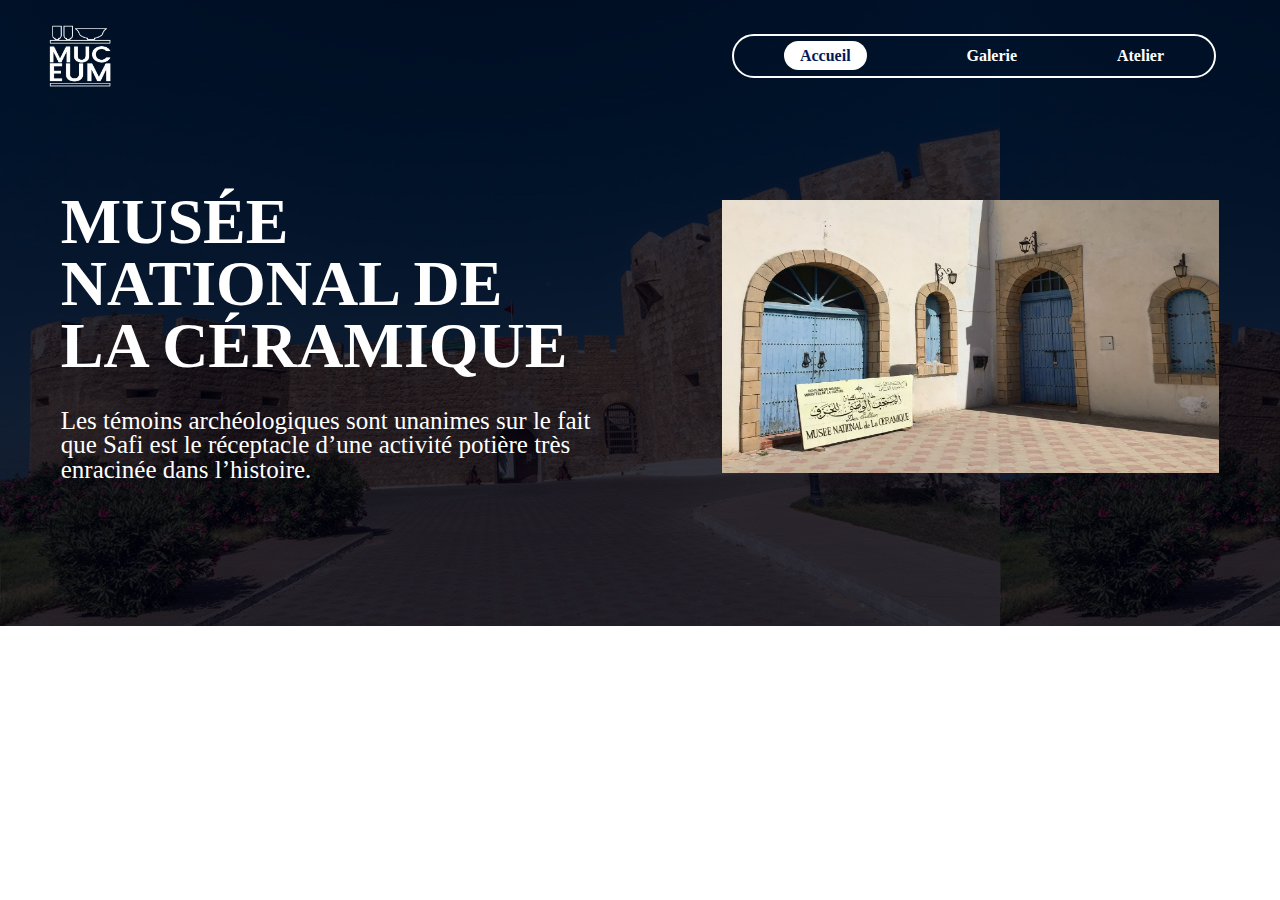
==== index.html @ b466afe4 "i just finished the first section in home page" ====
<!DOCTYPE html>
<html lang="en">
<head>
    <meta charset="UTF-8">
    <meta name="viewport" content="width=device-width, initial-scale=1.0">
    <link rel="stylesheet" href="./css/accueil.css">
    <title>accueil</title>
</head>
<body>
    <header>
        <img src="./img/logow.png" class="logo" alt="logo">
        <nav>
            <ul>
                <li><a class="active"href="">Accueil</a></li>
                <li><a href="">Galerie</a></li>
                <li><a href="">Atelier</a></li>
            </ul>
        </nav>          
    </header>
    <section id="sect1">
        <div class="container">
            <div class="text">
                <h1>MUSÉE NATIONAL DE LA CÉRAMIQUE</h1>
                <p>Les témoins archéologiques sont unanimes sur le
                    fait que Safi est le réceptacle d’une activité potière
                    très enracinée dans l’histoire.</p>
            </div>
            <img src="img/img2.jpg" alt="MUSÉE">                                
        </div>
    </section>
    <main>

    </main>
            
</body>
</html>
---- css/accueil.css ----
@import url('https://fonts.googleapis.com/css2?family=Be+Vietnam+Pro:ital,wght@0,100;0,200;0,300;0,400;0,500;0,600;0,800;0,900;1,100;1,200;1,300;1,400;1,500;1,600;1,800;1,900&family=DM+Serif+Display:ital@0;1&family=Reem+Kufi+Fun:wght@400;500;600;700&display=swap');
:root{

}
*{
    margin: 0;
    padding: 0;
}
body{
    font-family: 'playfair display';
}
header{
    display: flex;
    justify-content: space-between;
    align-items: center;
}
header .logo{
    width: 4rem;
    margin: 1.5rem  3rem;
}
nav ul{
    list-style: none;
    justify-content: space-around;
    display: flex;
    border: 2px solid white;
    border-radius: 30px;
    width: 30rem;
    height: 40px;
    margin: 1rem 4rem;
}
nav ul li{
    align-self: center;
    
}
.active{
    color: #041958;
    background-color: white ;
    border-radius: 15px;
    padding: 6px 1rem ;
}
 /* nav ul .vec{
     display: none;
 } */
nav ul li a{
    text-decoration: none;
    color: white;
    text-align: center;
    font-family: 'inter';
    font-weight: bold;
}
#sect1{
    background-image: url(../img/img1.png);
    margin-top: -7.1rem;

}
#sect1 .container{
    padding: 11rem 0 8rem 0;
    display: flex;
    justify-content: space-around;
    align-items: center;
}
#sect1 img{
    width: 497px;
    height: 273px;
}
#sect1 h1{
    color: #FFF;
    font-size: 64px;
    font-style: normal;
    font-weight: 600;
    line-height: 97.3%;
}
#sect1 p{
    color: #FFF;
    font-size: 25px;
    font-weight: 400;
    line-height: 97.3%;
}
.text{
    width: 540px;
    height: 323px;
    display: flex;
    flex-direction: column;
    justify-content: space-around;
}
main{
    background-image: url(../img/img38.png);
}
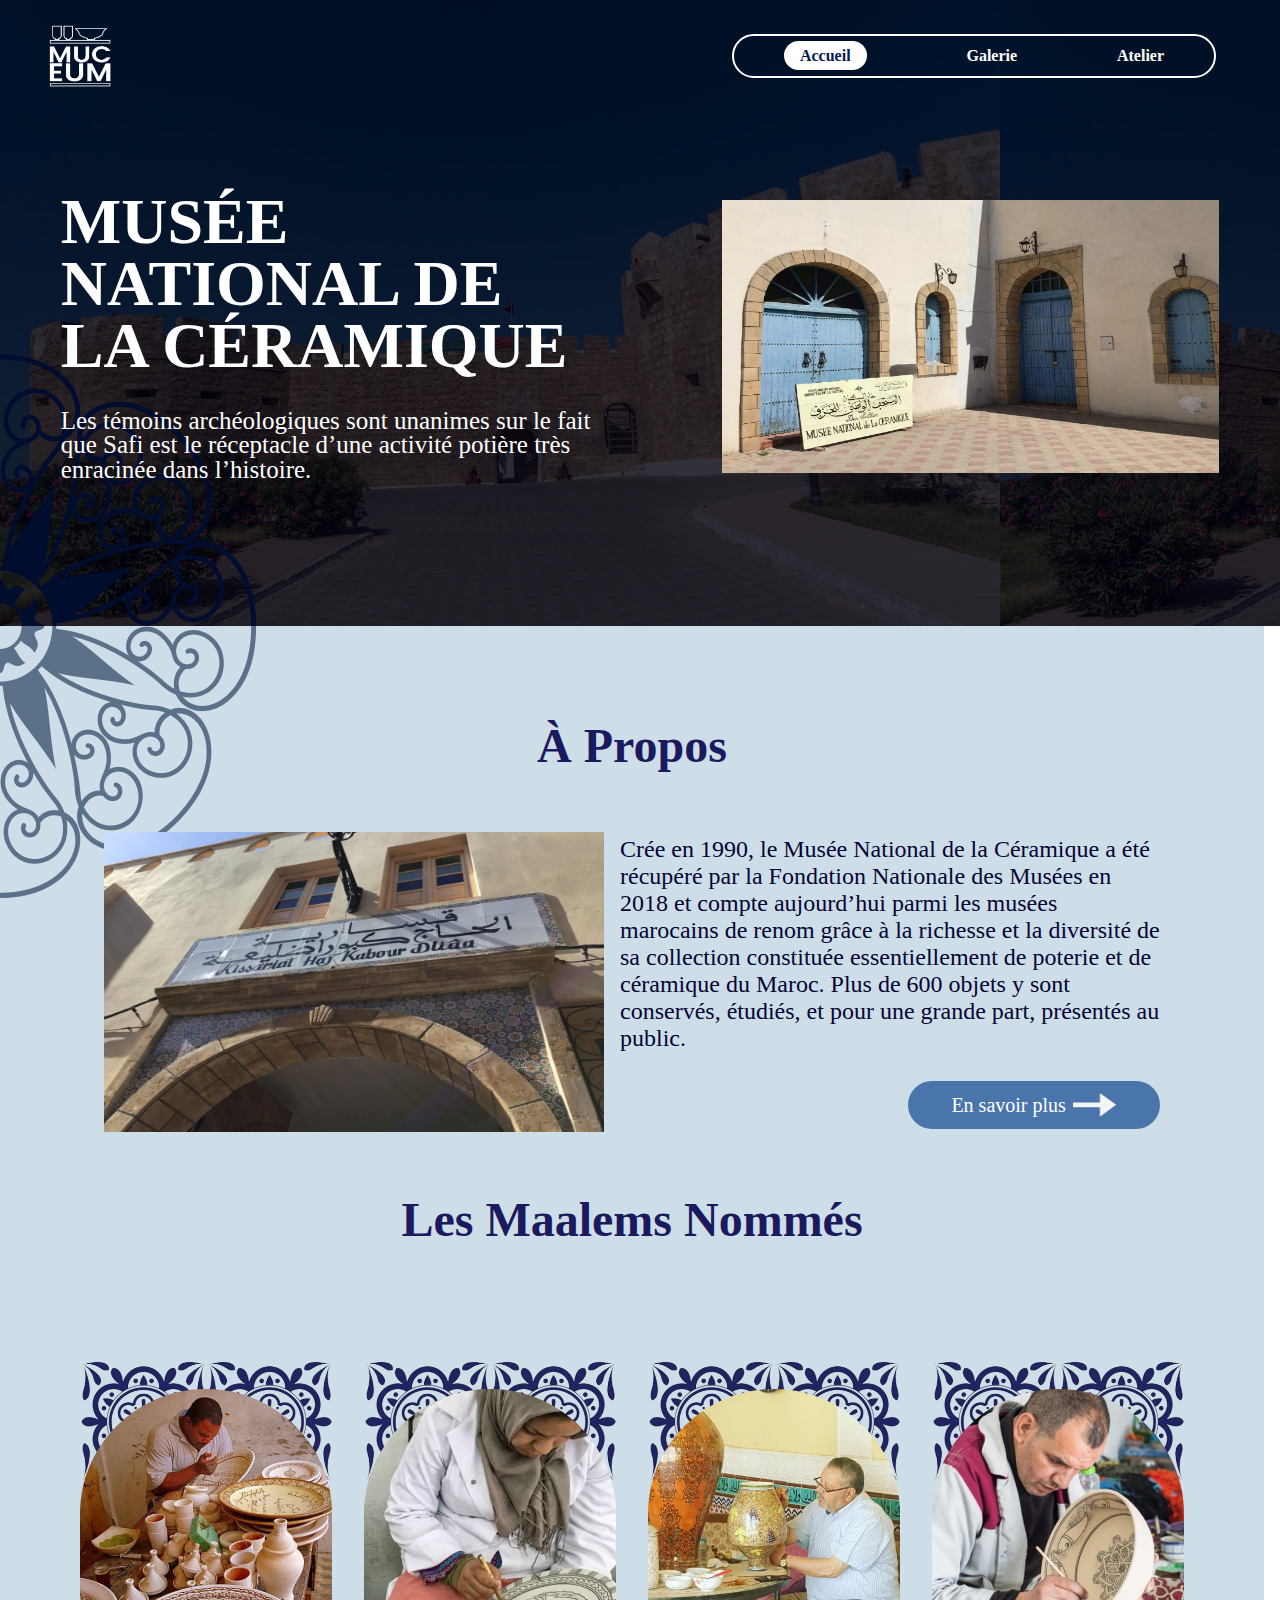
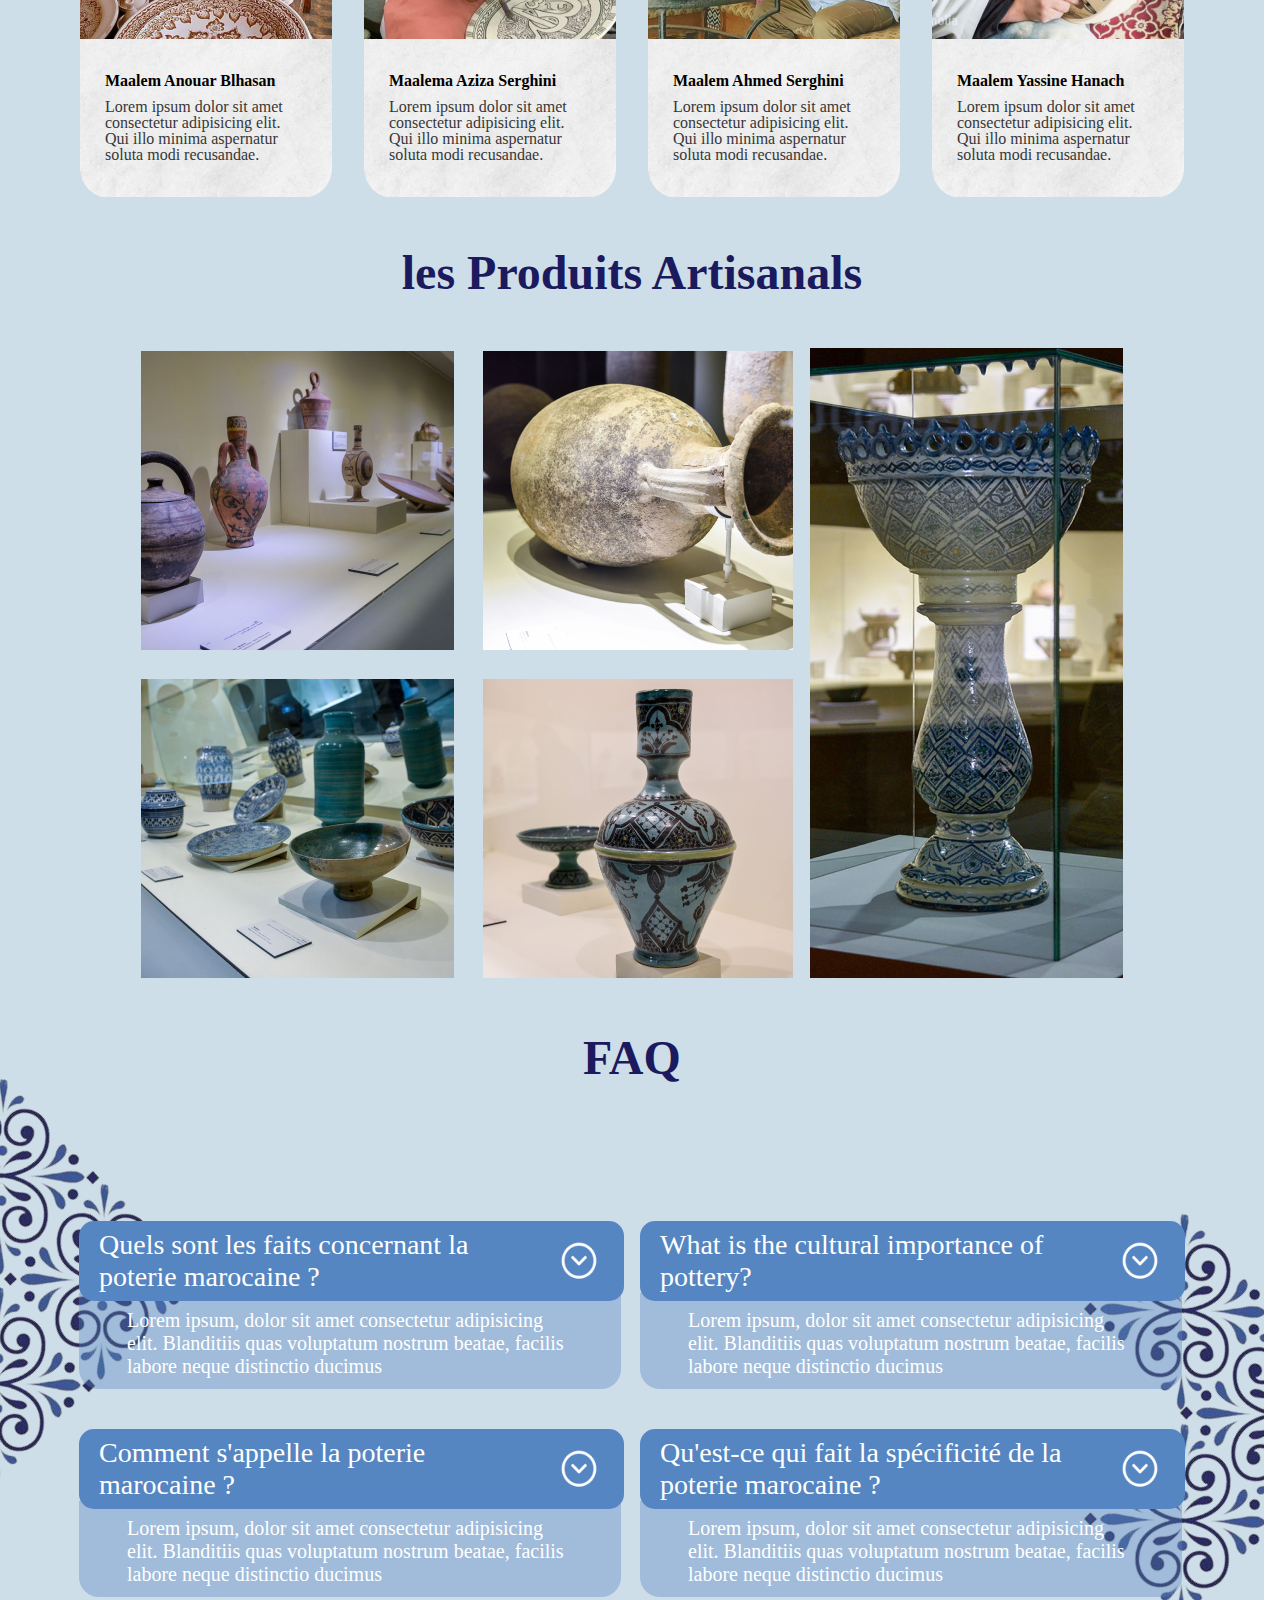
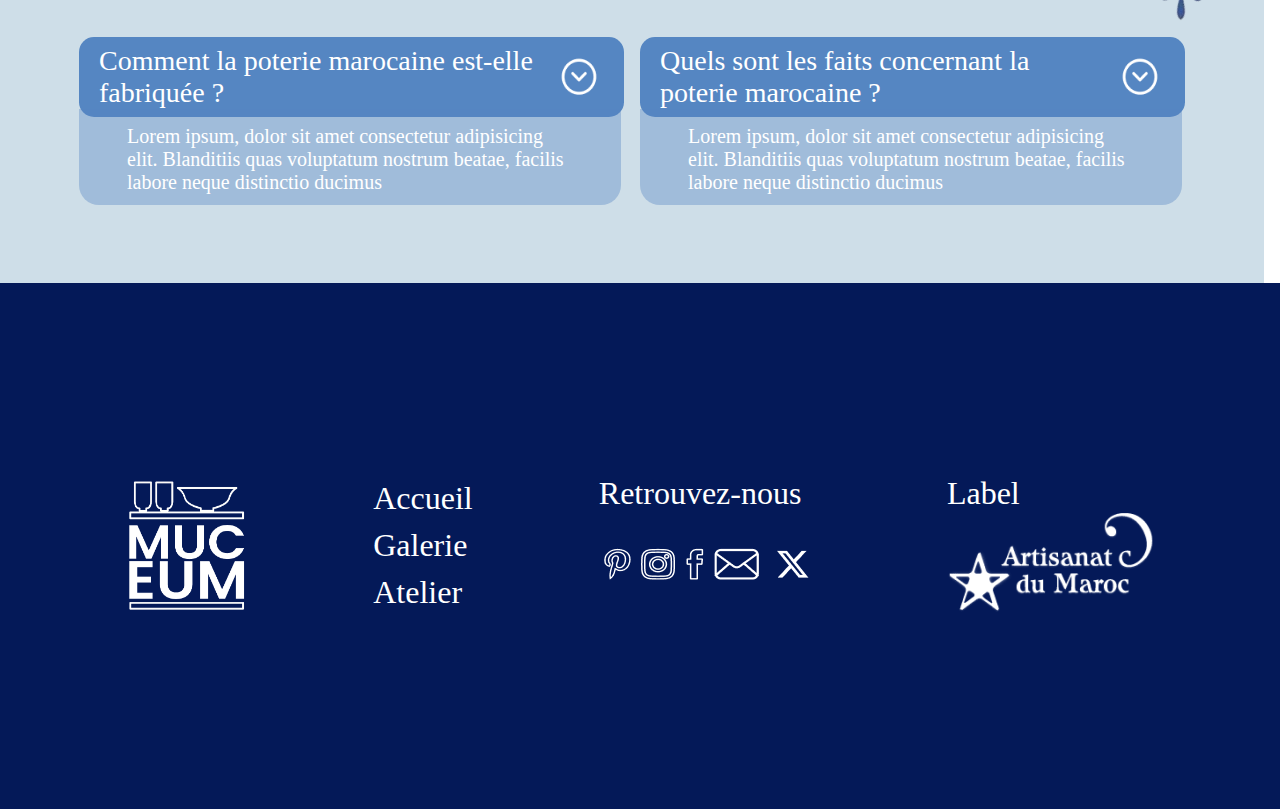
==== commit 08bdefee: "i just finished the home page" ====
--- a/index.html
+++ b/index.html
@@ -1,36 +1,214 @@
 <!DOCTYPE html>
 <html lang="en">
-<head>
-    <meta charset="UTF-8">
-    <meta name="viewport" content="width=device-width, initial-scale=1.0">
-    <link rel="stylesheet" href="./css/accueil.css">
+  <head>
+    <meta charset="UTF-8" />
+    <meta name="viewport" content="width=device-width, initial-scale=1.0" />
+    <link rel="stylesheet" href="./css/accueil.css" />
     <title>accueil</title>
-</head>
-<body>
+  </head>
+  <body>
     <header>
-        <img src="./img/logow.png" class="logo" alt="logo">
-        <nav>
-            <ul>
-                <li><a class="active"href="">Accueil</a></li>
-                <li><a href="">Galerie</a></li>
-                <li><a href="">Atelier</a></li>
-            </ul>
-        </nav>          
+      <img src="./img/logow.png" class="logo" alt="logo" />
+      <nav>
+        <ul>
+          <li><a class="active" href="">Accueil</a></li>
+          <li><a href="">Galerie</a></li>
+          <li><a href="">Atelier</a></li>
+        </ul>
+      </nav>
     </header>
     <section id="sect1">
-        <div class="container">
-            <div class="text">
-                <h1>MUSÉE NATIONAL DE LA CÉRAMIQUE</h1>
-                <p>Les témoins archéologiques sont unanimes sur le
-                    fait que Safi est le réceptacle d’une activité potière
-                    très enracinée dans l’histoire.</p>
-            </div>
-            <img src="img/img2.jpg" alt="MUSÉE">                                
-        </div>
+      <div class="container">
+        <div class="text">
+          <h1>MUSÉE NATIONAL DE LA CÉRAMIQUE</h1>
+          <p>
+            Les témoins archéologiques sont unanimes sur le fait que Safi est le
+            réceptacle d’une activité potière très enracinée dans l’histoire.
+          </p>
+        </div>
+        <img src="img/img2.jpg" alt="MUSÉE" />
+      </div>
     </section>
     <main>
+      <section id="sect2">
+        <h2>À Propos</h2>
+        <div class="abt">
+          <img src="./img/img3.jpg" alt="" />
+          <div class="text">
+            <p>
+              Crée en 1990, le Musée National de la Céramique a été récupéré par
+              la Fondation Nationale des Musées en 2018 et compte aujourd’hui
+              parmi les musées marocains de renom grâce à la richesse et la
+              diversité de sa collection constituée essentiellement de poterie
+              et de céramique du Maroc. Plus de 600 objets y sont conservés,
+              étudiés, et pour une grande part, présentés au public.
+            </p>
 
+            <div class="btncont">
+               <div class="btn">
+                 <a href="#">En savoir plus</a>
+                 <img src="img/img39.png" alt="">
+                </div>
+            </div>
+          </div>
+        </div>
+      </section>
+      <section id="sect3">
+        <h2>Les Maalems Nommés</h2>
+        <div class="container">
+          <div class="cont1">
+            <div class="bg">
+              <img src="./img/img40.png" alt="">
+              <img src="./img/img40.png" alt="">
+            </div>
+            <img src="./img/img4.png" alt="" class="maalem">
+            <div class="info">
+              <h3>Maalem Anouar Blhasan</h3>
+              <p>Lorem ipsum dolor sit amet consectetur adipisicing elit. 
+                Qui illo minima aspernatur soluta modi recusandae.</p>
+            </div>
+          </div>
+          <div class="cont2">
+            <div class="bg">
+              <img src="./img/img40.png" alt="">
+              <img src="./img/img40.png" alt="">
+            </div>
+            <img src="./img/img5.png" alt="" class="maalem">
+            <div class="info">
+              <h3>Maalema Aziza Serghini</h3>
+              <p>Lorem ipsum dolor sit amet consectetur adipisicing elit. 
+                Qui illo minima aspernatur soluta modi recusandae.</p>
+            </div>
+          </div>
+          <div class="cont3">
+            <div class="bg">
+              <img src="./img/img40.png" alt="">
+              <img src="./img/img40.png" alt="">
+            </div>
+            <img src="./img/img6.png" alt="" class="maalem">
+            <div class="info">
+              <h3>Maalem Ahmed Serghini</h3>
+              <p>Lorem ipsum dolor sit amet consectetur adipisicing elit. 
+                Qui illo minima aspernatur soluta modi recusandae.</p>
+            </div>
+          </div>
+          <div class="cont4">
+            <div class="bg">
+              <img src="./img/img40.png" alt="">
+              <img src="./img/img40.png" alt="">
+            </div>
+            <img src="./img/img7.png" alt="" class="maalem">
+            <div class="info">
+              <h3>Maalem Yassine Hanach</h3>
+              <p>Lorem ipsum dolor sit amet consectetur adipisicing elit. 
+                Qui illo minima aspernatur soluta modi recusandae.</p>
+            </div>
+          </div>
+        </div>
+      </section>
+      <section id="sect4">
+        <h2>les Produits Artisanals</h2>
+        <div class="picgrid">
+          <div class="fourpics">
+            <img src="./img/img8.png" alt="">
+            <img src="./img/img9.png" alt="">
+            <img src="./img/img11.png" alt="">
+            <img src="./img/img12.png" alt="">
+          </div>
+          <div class="vase">
+            <img src="./img/img10.png" alt="">
+          </div>
+        </div>
+      </section>
+      <section id="sect5">
+        <h2>FAQ</h2>
+        <div class="container">
+          <div class="cont1">
+            <div class="question">
+              <p>Quels sont les faits concernant la poterie marocaine ?</p>
+              <img src="./img/img43.png" alt="">
+            </div>
+            <div class="answer">
+              <p>Lorem ipsum, dolor sit amet consectetur adipisicing elit. 
+                Blanditiis quas voluptatum nostrum beatae, facilis labore 
+                neque distinctio ducimus </p>
+            </div>
+            <div class="question">
+              <p>Comment s'appelle la poterie marocaine ?</p>
+              <img src="./img/img43.png" alt="">
+            </div>
+            <div class="answer">
+              <p>Lorem ipsum, dolor sit amet consectetur adipisicing elit. 
+                Blanditiis quas voluptatum nostrum beatae, facilis labore 
+                neque distinctio ducimus </p>
+            </div>
+            <div class="question">
+              <p>Comment la poterie marocaine est-elle fabriquée ?</p>
+              <img src="./img/img43.png" alt="">
+            </div>
+            <div class="answer">
+              <p>Lorem ipsum, dolor sit amet consectetur adipisicing elit. 
+                Blanditiis quas voluptatum nostrum beatae, facilis labore 
+                neque distinctio ducimus </p>
+            </div>
+          </div>
+          <div class="cont2">
+            <div class="question">
+              <p>What is the cultural importance of pottery?</p>
+              <img src="./img/img43.png" alt="">
+            </div>
+            <div class="answer">
+              <p>Lorem ipsum, dolor sit amet consectetur adipisicing elit. 
+                Blanditiis quas voluptatum nostrum beatae, facilis labore 
+                neque distinctio ducimus </p>
+            </div>
+            <div class="question">
+              <p>Qu'est-ce qui fait la spécificité de la poterie marocaine ?</p>
+              <img src="./img/img43.png" alt="">
+            </div>
+            <div class="answer">
+              <p>Lorem ipsum, dolor sit amet consectetur adipisicing elit. 
+                Blanditiis quas voluptatum nostrum beatae, facilis labore 
+                neque distinctio ducimus </p>
+            </div>
+            <div class="question">
+              <p>Quels sont les faits concernant la poterie marocaine ?</p>
+              <img src="./img/img43.png" alt="">
+            </div>
+            <div class="answer">
+              <p>Lorem ipsum, dolor sit amet consectetur adipisicing elit. 
+                Blanditiis quas voluptatum nostrum beatae, facilis labore 
+                neque distinctio ducimus </p>
+            </div>
+          </div>
+        </div>
+      </section>
     </main>
-            
-</body>
-</html>+    <footer>
+      <div class="container">
+        <img src="./img/logow.png" class="flogo" alt="">
+        <div class="fnavbar">
+          <ul>
+            <li><a href="">Accueil</a></li>
+            <li><a href="">Galerie</a></li>
+            <li><a href="">Atelier</a></li>
+          </ul>
+        </div>
+          <div class="findus">
+            <h3>Retrouvez-nous</h3>
+            <div class="sm">
+              <img src="./img/pintrest.png" alt="">
+              <img src="./img/instagram.png" alt="">
+              <img src="./img/facebook.png" alt="">
+              <img src="./img/email.png" alt="">
+              <img src="./img/x.png" alt="">
+            </div>
+          </div>
+            <div class="label">
+              <h3>Label</h3>
+              <img src="./img/label.png" alt="">
+            </div>
+      </div>
+    </footer>
+  </body>
+</html>
--- a/css/accueil.css
+++ b/css/accueil.css
@@ -8,6 +8,7 @@
 }
 body{
     font-family: 'playfair display';
+    overflow-x: hidden;
 }
 header{
     display: flex;
@@ -65,7 +66,7 @@
 }
 #sect1 h1{
     color: #FFF;
-    font-size: 64px;
+    font-size: 4rem;
     font-style: normal;
     font-weight: 600;
     line-height: 97.3%;
@@ -85,4 +86,198 @@
 }
 main{
     background-image: url(../img/img38.png);
+    width: 79rem;
+    height: 3133px;
+    margin-top: -276px;
+}
+main  h2{
+    color: #1B1A5E;
+    font-size: 3rem;
+    font-weight: 600;
+    margin: 3rem 0;
+}
+main #sect2{
+    display: flex;
+    flex-direction: column;
+    align-items: center;
+    padding-top: 20rem;
+}
+main #sect2 .abt{
+    display: flex;
+    align-items: center;
+    gap: 1rem;
+}
+main #sect2 .abt img{
+    width: 500px;
+    height: 300px;
+}
+main #sect2 .abt .text p{
+    color: #050434;
+    font-size: 1.5rem;
+}
+main #sect2 .abt .text a{
+    color: #FFF;
+    font-size: 20px;
+    text-decoration: none;
+
+}
+main #sect2 .abt .btncont .btn{
+    display: flex;
+    align-items: center;
+    justify-content: space-around;
+    border-radius: 30px;
+    background: #4975AB;
+    width: 252px;
+    height: 48px;
+}
+main #sect2 .abt .btncont{
+    display: flex;
+    justify-content: flex-end;
+    
+}
+main #sect2 .abt .btn img{
+    height: 24px;
+    width: 44px;
+    margin-left: -5rem;
+}
+main #sect3{
+    display: flex;
+    flex-direction: column;
+    align-items: center;
+}
+main #sect3 .container{
+    display: flex;
+    gap: 2rem;
+}
+main #sect3 .container .bg{
+    display: flex;
+    margin-top: 4rem;
+    margin-bottom: -6rem;
+}
+main #sect3 .container .bg img{
+    width: 126px;
+}
+main #sect3 .container .info{
+    background-image: url(../img/img42.png);
+    padding: 34px 5px;
+    margin-top: -.25rem;
+}
+main #sect3 .container .info h3{
+    color: #000;
+    font-size: 16px;
+    font-weight: 600;
+    line-height: 100%;
+    padding-left: 20px;
+}
+main #sect3 .container .info p{
+    width: 203px;
+    margin-top: 10px;
+    color: #373737;
+    font-size: 1rem;
+    font-weight: 500;
+    line-height: 100%;
+    padding-left: 20px;
+}
+main #sect4 {
+    display: flex;
+    flex-direction: column;
+    align-items: center;
+}
+main #sect4 .picgrid{
+    display: flex;
+    padding: 0 8.8rem;
+    align-items: center;
+}
+main #sect4 .fourpics{
+    display: flex;
+    gap: 1.8rem;
+    flex-wrap: wrap;
+}
+main #sect5 {
+    display: flex;
+    flex-direction: column;
+    align-items: center;
+}
+main #sect5 .container{
+    display: flex;
+    gap: 1rem;
+    margin-top: 5.5rem;
+}
+main #sect5 .container .cont1 , #sect5 .container .cont2{
+    display: flex;
+    gap: 2.5rem;
+    flex-direction: column;
+}
+main #sect5 .container .question{
+    display: flex;
+    align-items: center;
+    width: 545px;
+    border-radius: 15px;
+    background: #5586C2;
+    
+}
+main #sect5 .container .question img{
+    width: 40px;
+}
+main #sect5 .container .question p {
+    color: #FFF;
+    font-size: 28px;
+    font-weight: 400;
+    width: 440px;
+    padding: 8px 20px;
+   
+}
+main #sect5 .container .answer{
+    width: 542px;
+    height: 3rem;
+    padding-top: 3rem;
+    background-color: #5586c262;
+    margin-top: -3rem;
+    border-radius:0 0 20px 20px;
+}
+main #sect5 .container .answer p{
+    color: #FFF;
+    font-size: 20px;
+    font-weight: 300;
+    margin: -2rem 3rem;
+}
+footer{
+    background-color: #041958;
+}
+footer .container{
+    display: flex;
+    align-items: center;
+    justify-content: space-evenly;
+    padding: 12rem 0;
+}
+footer .container .flogo{
+    width: 121px;
+    height: 135px;
+}
+footer .container .fnavbar ul{
+    list-style: none;
+}
+footer .container .fnavbar li{
+    padding: 5px 0;
+}
+footer .container .fnavbar a{
+    text-decoration: none;
+    color: #FFF;
+    font-family: 'inter';
+    font-size: 2rem;
+    font-weight: 400;
+}
+footer .container h3{
+    color: #FFF;
+    font-family: 'inter';
+    font-size: 2rem;
+    font-weight: 400;
+}
+footer .container .sm{
+    display: flex;
+    align-items: center;
+    padding: 30px 0 ;
+}
+footer .container .sm img{
+    padding: 0 5px;
 }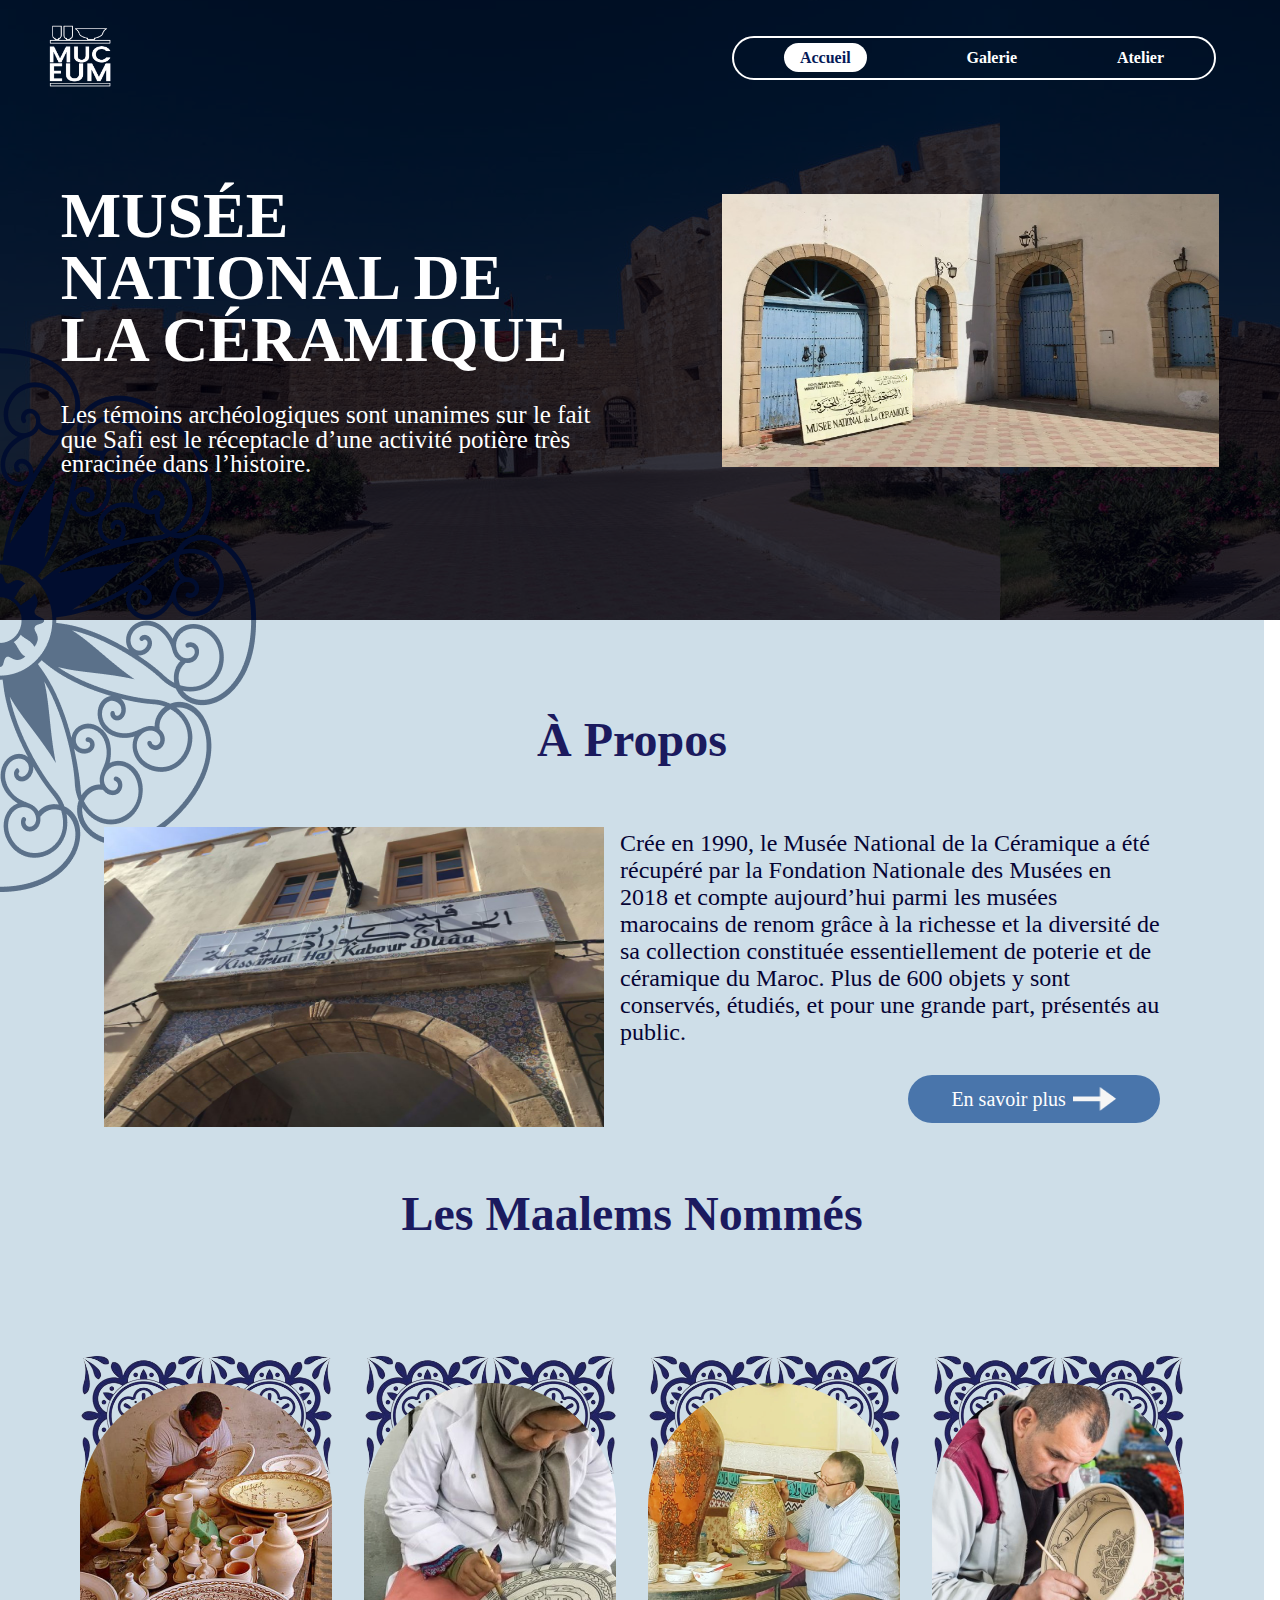
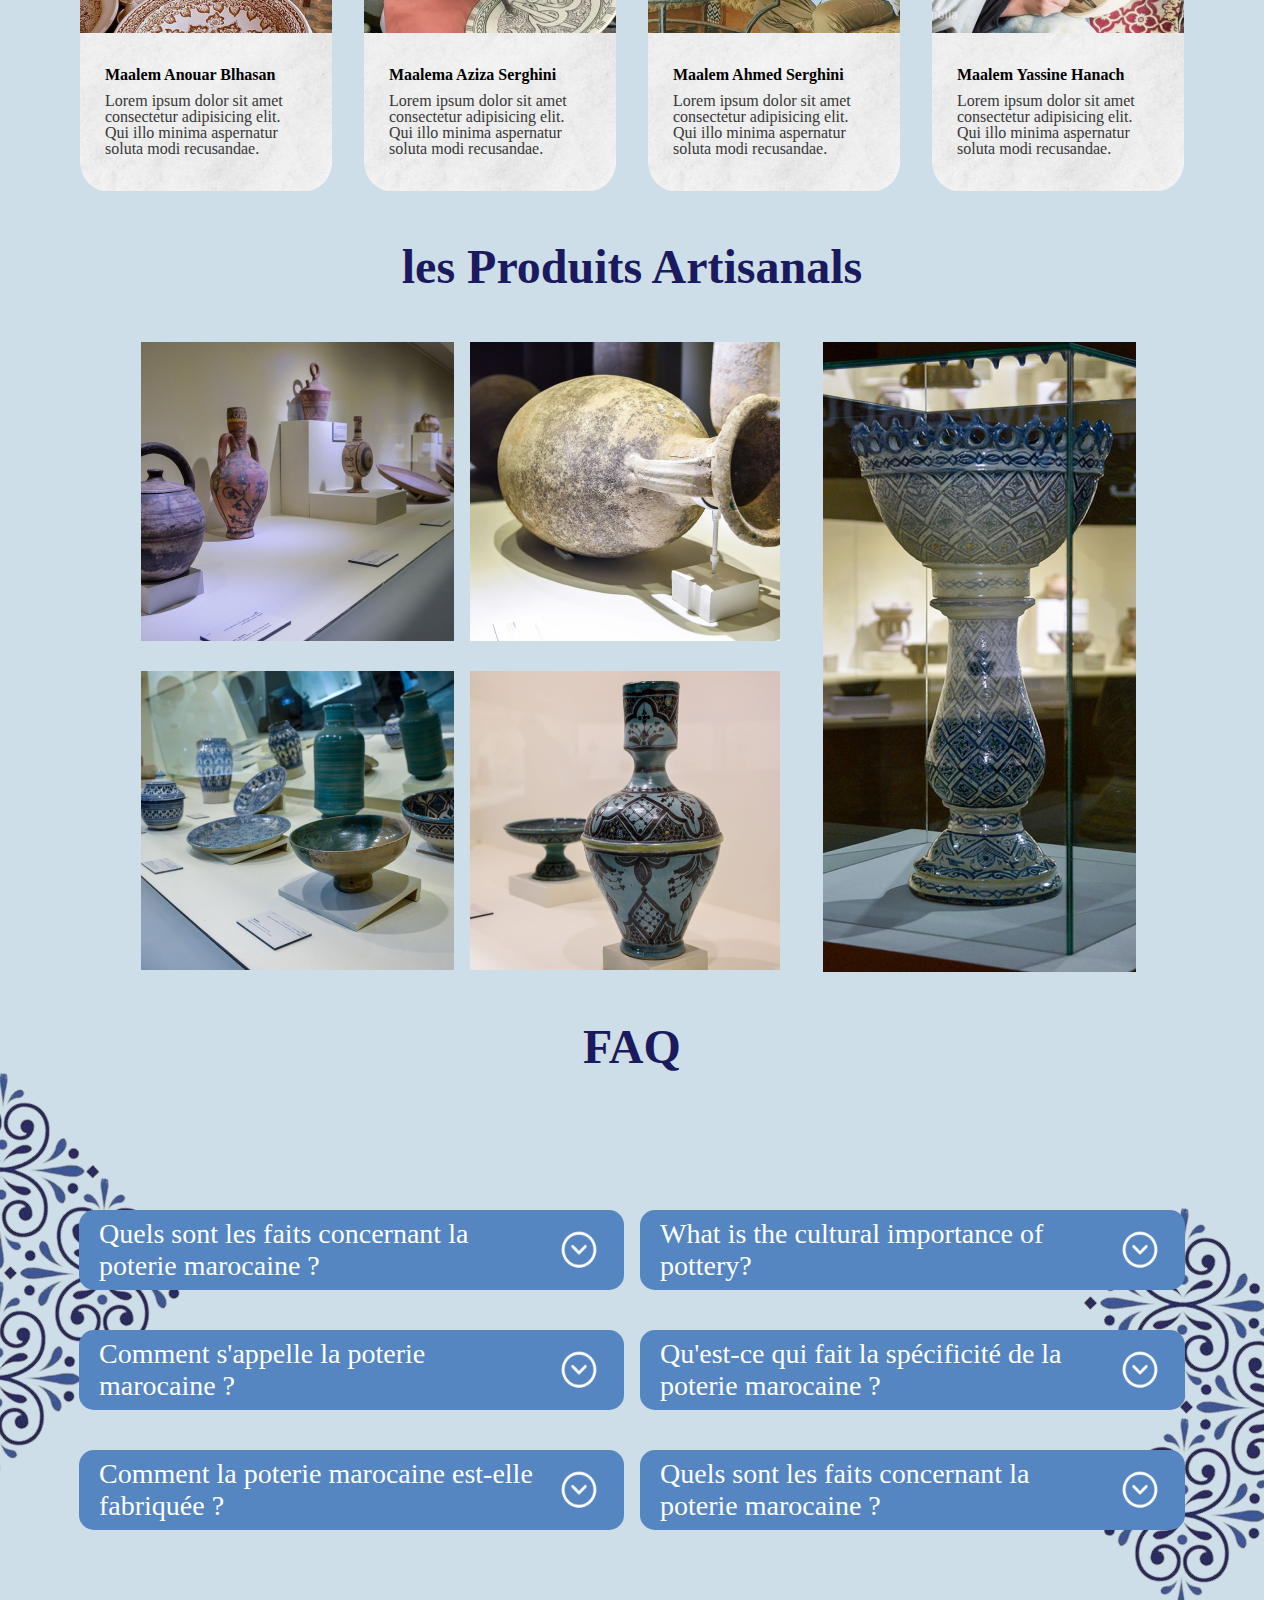
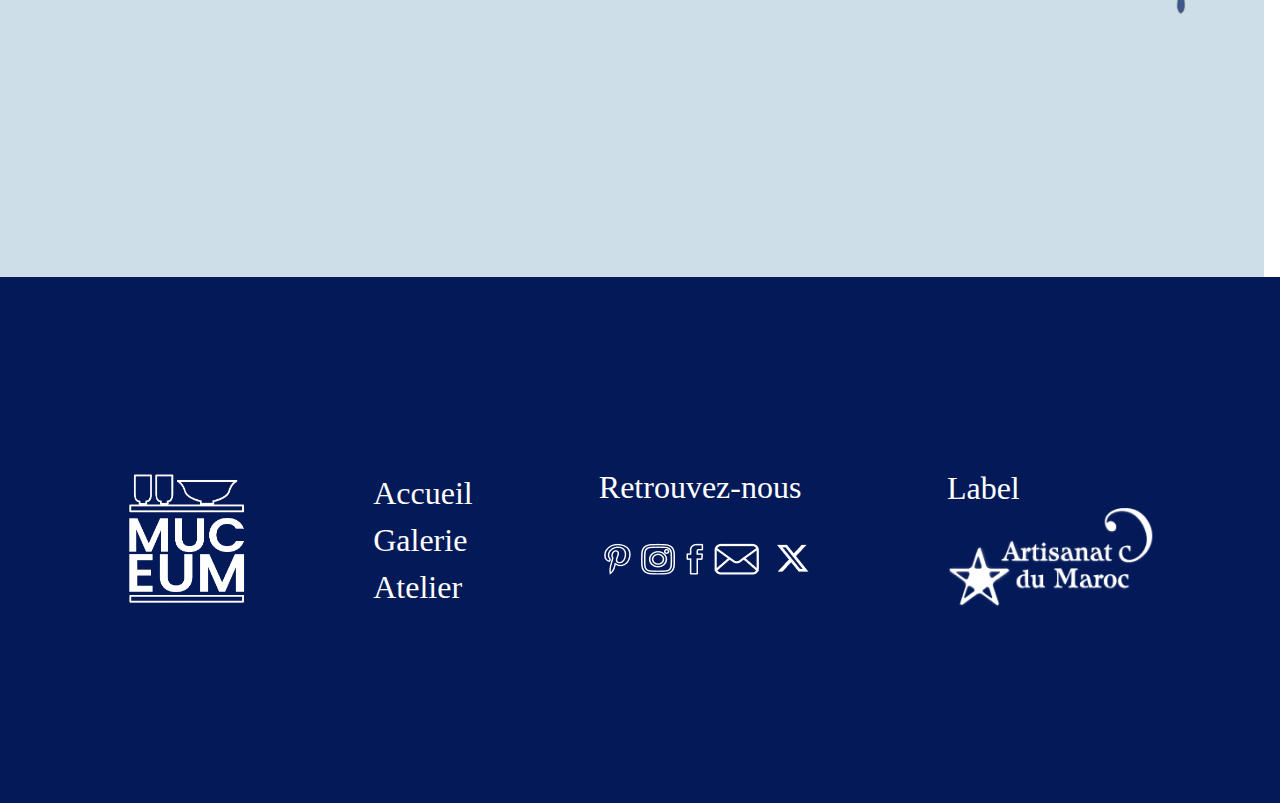
==== commit d92cac83: "working on animations" ====
--- a/index.html
+++ b/index.html
@@ -8,12 +8,12 @@
   </head>
   <body>
     <header>
-      <img src="./img/logow.png" class="logo" alt="logo" />
+      <a href="index.html"><img src="./img/logow.png" class="logo" alt=""></a>
       <nav>
         <ul>
-          <li><a class="active" href="">Accueil</a></li>
-          <li><a href="">Galerie</a></li>
-          <li><a href="">Atelier</a></li>
+          <li><a class="active" href="index.html">Accueil</a></li>
+          <li><a href="gallery.html">Galerie</a></li>
+          <li><a href="atelier.html">Atelier</a></li>
         </ul>
       </nav>
     </header>
@@ -110,13 +110,88 @@
         <h2>les Produits Artisanals</h2>
         <div class="picgrid">
           <div class="fourpics">
-            <img src="./img/img8.png" alt="">
-            <img src="./img/img9.png" alt="">
-            <img src="./img/img11.png" alt="">
-            <img src="./img/img12.png" alt="">
+            <div class="flip-card">
+              <div class="flip-card-inner">
+                <div class="flip-card-front">
+                  <img src="./img/img8.png" alt="">
+                </div>
+                <div class="flip-card-back">
+                  <br><br><br><br>
+                  <h1>PICTURE 1</h1>
+                  <p>Lorem ipsum dolor sit amet consectetur 
+                    adipisicing elit. Sit rem voluptas facere dolore, 
+                    saepe aliquam earum aspernatur perferendis 
+                    laudantium omnis minima dignissimos ex. Deserunt 
+                    praesentium hic quia animi exercitationem asperiores.</p>
+                </div>
+              </div>
+            </div>
+            <div class="flip-card">
+              <div class="flip-card-inner">
+                <div class="flip-card-front">
+                  <img src="./img/img9.png" alt="">
+                </div>
+                <div class="flip-card-back">
+                  <br><br><br><br>
+                  <h1>PICTURE 2</h1>
+                  <p>Lorem ipsum dolor sit amet consectetur 
+                    adipisicing elit. Sit rem voluptas facere dolore, 
+                    saepe aliquam earum aspernatur perferendis 
+                    laudantium omnis minima dignissimos ex. Deserunt 
+                    praesentium hic quia animi exercitationem asperiores.</p>
+                </div>
+              </div>
+            </div>
+            <div class="flip-card">
+              <div class="flip-card-inner">
+                <div class="flip-card-front">
+                  <img src="./img/img11.png" alt="">
+                </div>
+                <div class="flip-card-back">
+                  <br><br><br><br>
+                  <h1>PICTURE 3</h1>
+                  <p>Lorem ipsum dolor sit amet consectetur 
+                    adipisicing elit. Sit rem voluptas facere dolore, 
+                    saepe aliquam earum aspernatur perferendis 
+                    laudantium omnis minima dignissimos ex. Deserunt 
+                    praesentium hic quia animi exercitationem asperiores.</p>
+                </div>
+              </div>
+            </div>
+            <div class="flip-card">
+              <div class="flip-card-inner">
+                <div class="flip-card-front">
+                  <img src="./img/img12.png" alt="">
+                </div>
+                <div class="flip-card-back">
+                  <br><br><br><br>
+                  <h1>PICTURE 4</h1>
+                  <p>Lorem ipsum dolor sit amet consectetur 
+                    adipisicing elit. Sit rem voluptas facere dolore, 
+                    saepe aliquam earum aspernatur perferendis 
+                    laudantium omnis minima dignissimos ex. Deserunt 
+                    praesentium hic quia animi exercitationem asperiores.</p>
+                </div>
+              </div>
+            </div>
           </div>
           <div class="vase">
-            <img src="./img/img10.png" alt="">
+            <div class="flip-card">
+              <div class="flip-card-inner">
+                <div class="flip-card-front">
+                  <img src="./img/img10.png" alt="">
+                </div>
+                <div class="flip-card-back" style="height: 600px;">
+                  <br><br><br><br><br><br><br><br><br><br><br><br>
+                  <h1>PICTURE 5</h1>
+                  <p>Lorem ipsum dolor sit amet consectetur 
+                    adipisicing elit. Sit rem voluptas facere dolore, 
+                    saepe aliquam earum aspernatur perferendis 
+                    laudantium omnis minima dignissimos ex. Deserunt 
+                    praesentium hic quia animi exercitationem asperiores.</p>
+                </div>
+              </div>
+            </div>
           </div>
         </div>
       </section>
@@ -124,27 +199,33 @@
         <h2>FAQ</h2>
         <div class="container">
           <div class="cont1">
-            <div class="question">
-              <p>Quels sont les faits concernant la poterie marocaine ?</p>
-              <img src="./img/img43.png" alt="">
-            </div>
-            <div class="answer">
-              <p>Lorem ipsum, dolor sit amet consectetur adipisicing elit. 
-                Blanditiis quas voluptatum nostrum beatae, facilis labore 
-                neque distinctio ducimus </p>
-            </div>
-            <div class="question">
-              <p>Comment s'appelle la poterie marocaine ?</p>
-              <img src="./img/img43.png" alt="">
-            </div>
-            <div class="answer">
-              <p>Lorem ipsum, dolor sit amet consectetur adipisicing elit. 
-                Blanditiis quas voluptatum nostrum beatae, facilis labore 
-                neque distinctio ducimus </p>
-            </div>
-            <div class="question">
-              <p>Comment la poterie marocaine est-elle fabriquée ?</p>
-              <img src="./img/img43.png" alt="">
+            <div class="questions">
+              <div class="question">
+                <p>Quels sont les faits concernant la poterie marocaine ?</p>
+                <img src="./img/img43.png" alt="">
+              </div>
+            </div>
+            <div class="answer">
+              <p>Lorem ipsum, dolor sit amet consectetur adipisicing elit. 
+                Blanditiis quas voluptatum nostrum beatae, facilis labore 
+                neque distinctio ducimus </p>
+            </div>
+            <div class="questions">
+              <div class="question">
+                <p>Comment s'appelle la poterie marocaine ?</p>
+                <img src="./img/img43.png" alt="">
+              </div>
+            </div>
+            <div class="answer">
+              <p>Lorem ipsum, dolor sit amet consectetur adipisicing elit. 
+                Blanditiis quas voluptatum nostrum beatae, facilis labore 
+                neque distinctio ducimus </p>
+            </div>
+            <div class="questions">
+              <div class="question">
+                <p>Comment la poterie marocaine est-elle fabriquée ?</p>
+                <img src="./img/img43.png" alt="">
+              </div>
             </div>
             <div class="answer">
               <p>Lorem ipsum, dolor sit amet consectetur adipisicing elit. 
@@ -153,27 +234,33 @@
             </div>
           </div>
           <div class="cont2">
-            <div class="question">
-              <p>What is the cultural importance of pottery?</p>
-              <img src="./img/img43.png" alt="">
-            </div>
-            <div class="answer">
-              <p>Lorem ipsum, dolor sit amet consectetur adipisicing elit. 
-                Blanditiis quas voluptatum nostrum beatae, facilis labore 
-                neque distinctio ducimus </p>
-            </div>
-            <div class="question">
-              <p>Qu'est-ce qui fait la spécificité de la poterie marocaine ?</p>
-              <img src="./img/img43.png" alt="">
-            </div>
-            <div class="answer">
-              <p>Lorem ipsum, dolor sit amet consectetur adipisicing elit. 
-                Blanditiis quas voluptatum nostrum beatae, facilis labore 
-                neque distinctio ducimus </p>
-            </div>
-            <div class="question">
-              <p>Quels sont les faits concernant la poterie marocaine ?</p>
-              <img src="./img/img43.png" alt="">
+            <div class="questions">
+              <div class="question">
+                <p>What is the cultural importance of pottery?</p>
+                <img src="./img/img43.png" alt="">
+              </div>
+            </div>
+            <div class="answer">
+              <p>Lorem ipsum, dolor sit amet consectetur adipisicing elit. 
+                Blanditiis quas voluptatum nostrum beatae, facilis labore 
+                neque distinctio ducimus </p>
+            </div>
+            <div class="questions">
+              <div class="question">               
+                <p>Qu'est-ce qui fait la spécificité de la poterie marocaine ?</p>
+                <img src="./img/img43.png" alt="">
+              </div>
+            </div>
+            <div class="answer">
+              <p>Lorem ipsum, dolor sit amet consectetur adipisicing elit. 
+                Blanditiis quas voluptatum nostrum beatae, facilis labore 
+                neque distinctio ducimus </p>
+            </div>
+            <div class="questions">
+              <div class="question">
+                <p>Quels sont les faits concernant la poterie marocaine ?</p>
+                <img src="./img/img43.png" alt="">
+              </div>
             </div>
             <div class="answer">
               <p>Lorem ipsum, dolor sit amet consectetur adipisicing elit. 
@@ -186,12 +273,12 @@
     </main>
     <footer>
       <div class="container">
-        <img src="./img/logow.png" class="flogo" alt="">
+        <a href="index.html"><img src="./img/logow.png" class="flogo" alt=""></a>
         <div class="fnavbar">
           <ul>
-            <li><a href="">Accueil</a></li>
-            <li><a href="">Galerie</a></li>
-            <li><a href="">Atelier</a></li>
+            <li><a href="index.html">Accueil</a></li>
+            <li><a href="gallery.html">Galerie</a></li>
+            <li><a href="atelier.html">Atelier</a></li>
           </ul>
         </div>
           <div class="findus">
--- a/css/accueil.css
+++ b/css/accueil.css
@@ -1,7 +1,5 @@
 @import url('https://fonts.googleapis.com/css2?family=Be+Vietnam+Pro:ital,wght@0,100;0,200;0,300;0,400;0,500;0,600;0,800;0,900;1,100;1,200;1,300;1,400;1,500;1,600;1,800;1,900&family=DM+Serif+Display:ital@0;1&family=Reem+Kufi+Fun:wght@400;500;600;700&display=swap');
-:root{
 
-}
 *{
     margin: 0;
     padding: 0;
@@ -30,8 +28,14 @@
     margin: 1rem 4rem;
 }
 nav ul li{
-    align-self: center;
-    
+    align-self: center; 
+}
+nav ul li a:hover{
+    border: 1px solid white;
+    box-shadow: 5px 5px 8px #00000071;
+    border-radius: 18px;
+    padding: 6px 1rem ;
+    transition: ease-in-out;
 }
 .active{
     color: #041958;
@@ -51,8 +55,7 @@
 }
 #sect1{
     background-image: url(../img/img1.png);
-    margin-top: -7.1rem;
-
+    margin-top: -7.7rem;
 }
 #sect1 .container{
     padding: 11rem 0 8rem 0;
@@ -130,10 +133,14 @@
     width: 252px;
     height: 48px;
 }
+main #sect2 .abt .btncont .btn:hover{
+    border: 2px solid #ffffff;
+    box-shadow: 5px 5px 8px #00000071;
+    transition: ease-in-out;
+}
 main #sect2 .abt .btncont{
     display: flex;
     justify-content: flex-end;
-    
 }
 main #sect2 .abt .btn img{
     height: 24px;
@@ -149,6 +156,15 @@
     display: flex;
     gap: 2rem;
 }
+
+main #sect3 .container .cont1:hover ,
+main #sect3 .container .cont2:hover ,
+main #sect3 .container .cont3:hover ,
+main #sect3 .container .cont4:hover{
+    transform: scale(1.1);
+    border-radius: 0 0 25px 25px;
+    box-shadow: 0 4px 2px -2px rgba(6, 0, 0, 0.587);
+}
 main #sect3 .container .bg{
     display: flex;
     margin-top: 4rem;
@@ -161,6 +177,7 @@
     background-image: url(../img/img42.png);
     padding: 34px 5px;
     margin-top: -.25rem;
+    border-radius: 0 0 20px 20px;
 }
 main #sect3 .container .info h3{
     color: #000;
@@ -193,6 +210,38 @@
     gap: 1.8rem;
     flex-wrap: wrap;
 }
+main #sect4 .vase{
+    margin-top: -330px;
+}
+.flip-card {
+    background-color: transparent;
+    width: 300px;
+    height: 300px;
+    perspective: 1000px; 
+}
+.flip-card-inner {
+    position: relative;
+    width: 100%;
+    height: 100%;
+    text-align: center;
+    transition: transform 0.8s;
+    transform-style: preserve-3d;
+}
+.flip-card:hover .flip-card-inner {
+    transform: rotateY(180deg);
+}
+.flip-card-front, .flip-card-back {
+    position: absolute;
+    width: 100%;
+    height: 100%;
+    backface-visibility: hidden;
+}
+.flip-card-back {
+    background-color: #4975ab96;
+    color: white;
+    transform: rotateY(180deg);
+}
+
 main #sect5 {
     display: flex;
     flex-direction: column;
@@ -225,9 +274,9 @@
     font-weight: 400;
     width: 440px;
     padding: 8px 20px;
-   
 }
 main #sect5 .container .answer{
+    display: none;
     width: 542px;
     height: 3rem;
     padding-top: 3rem;
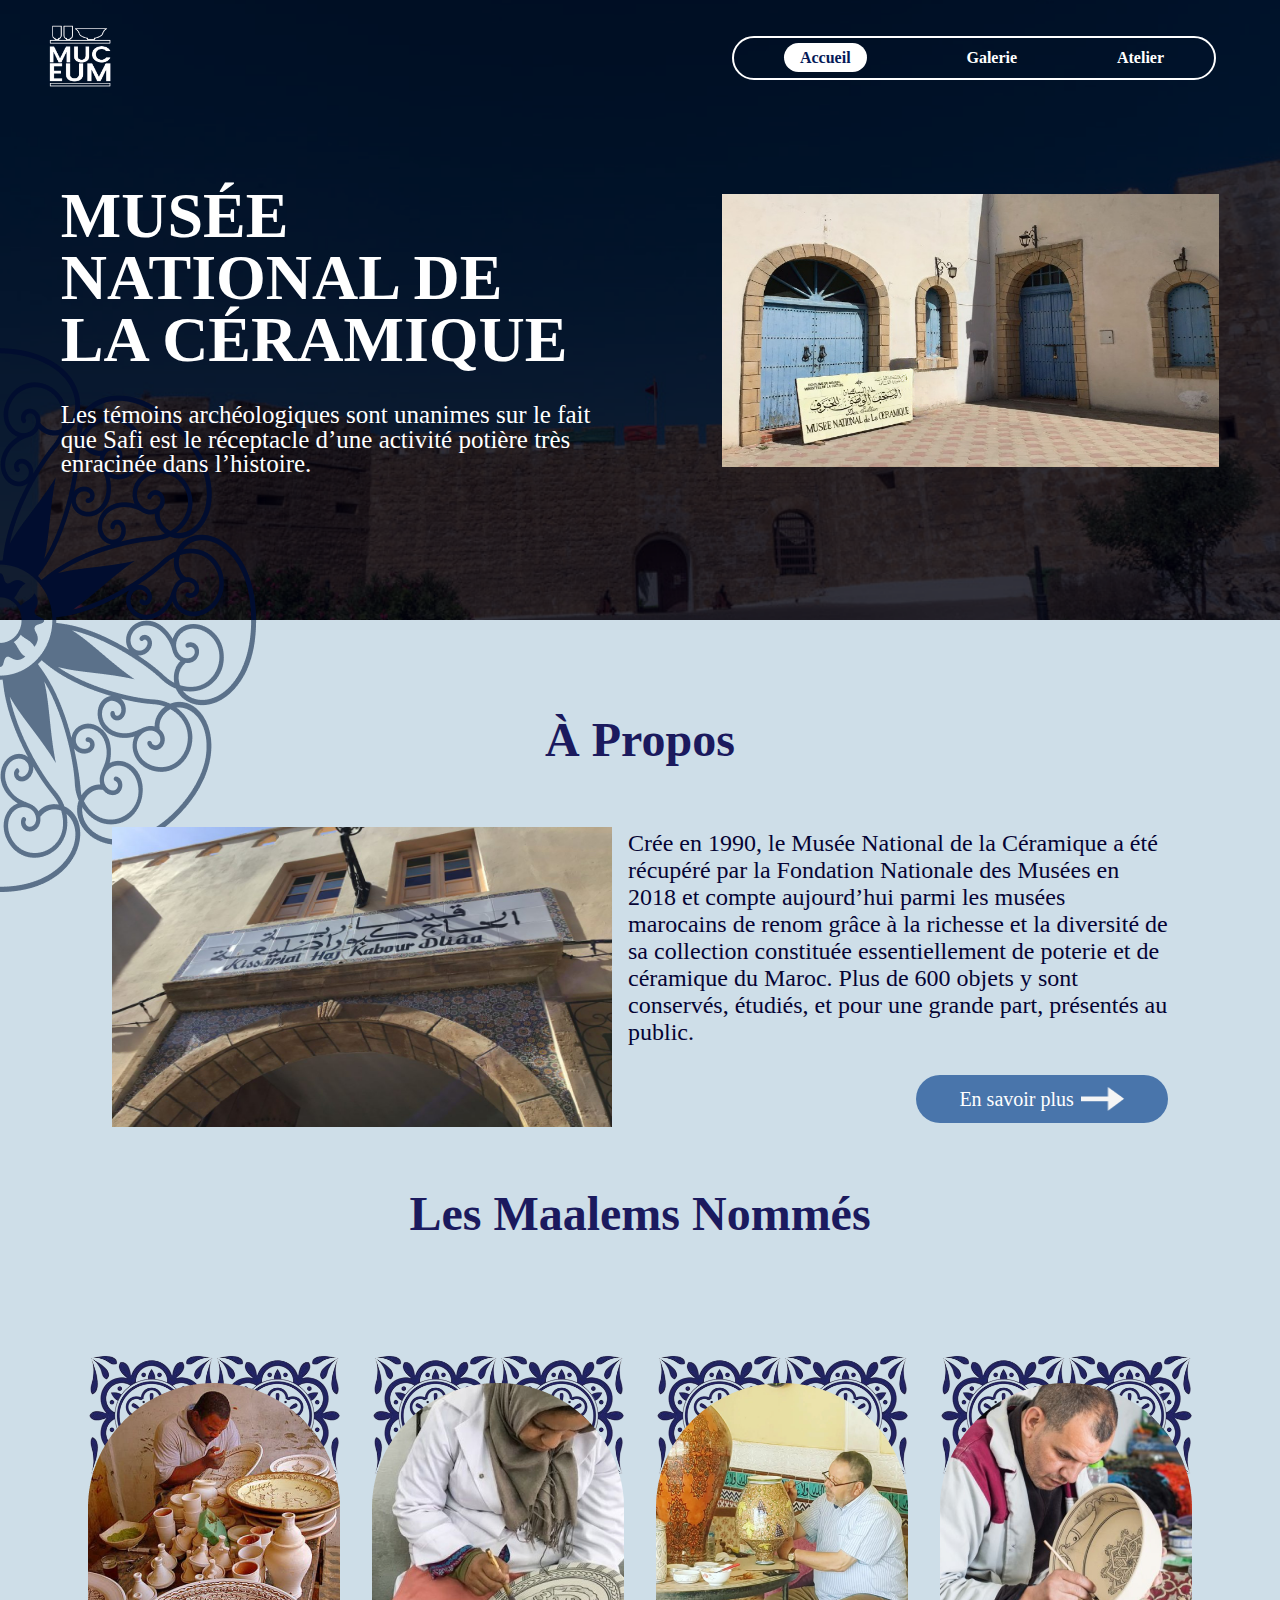
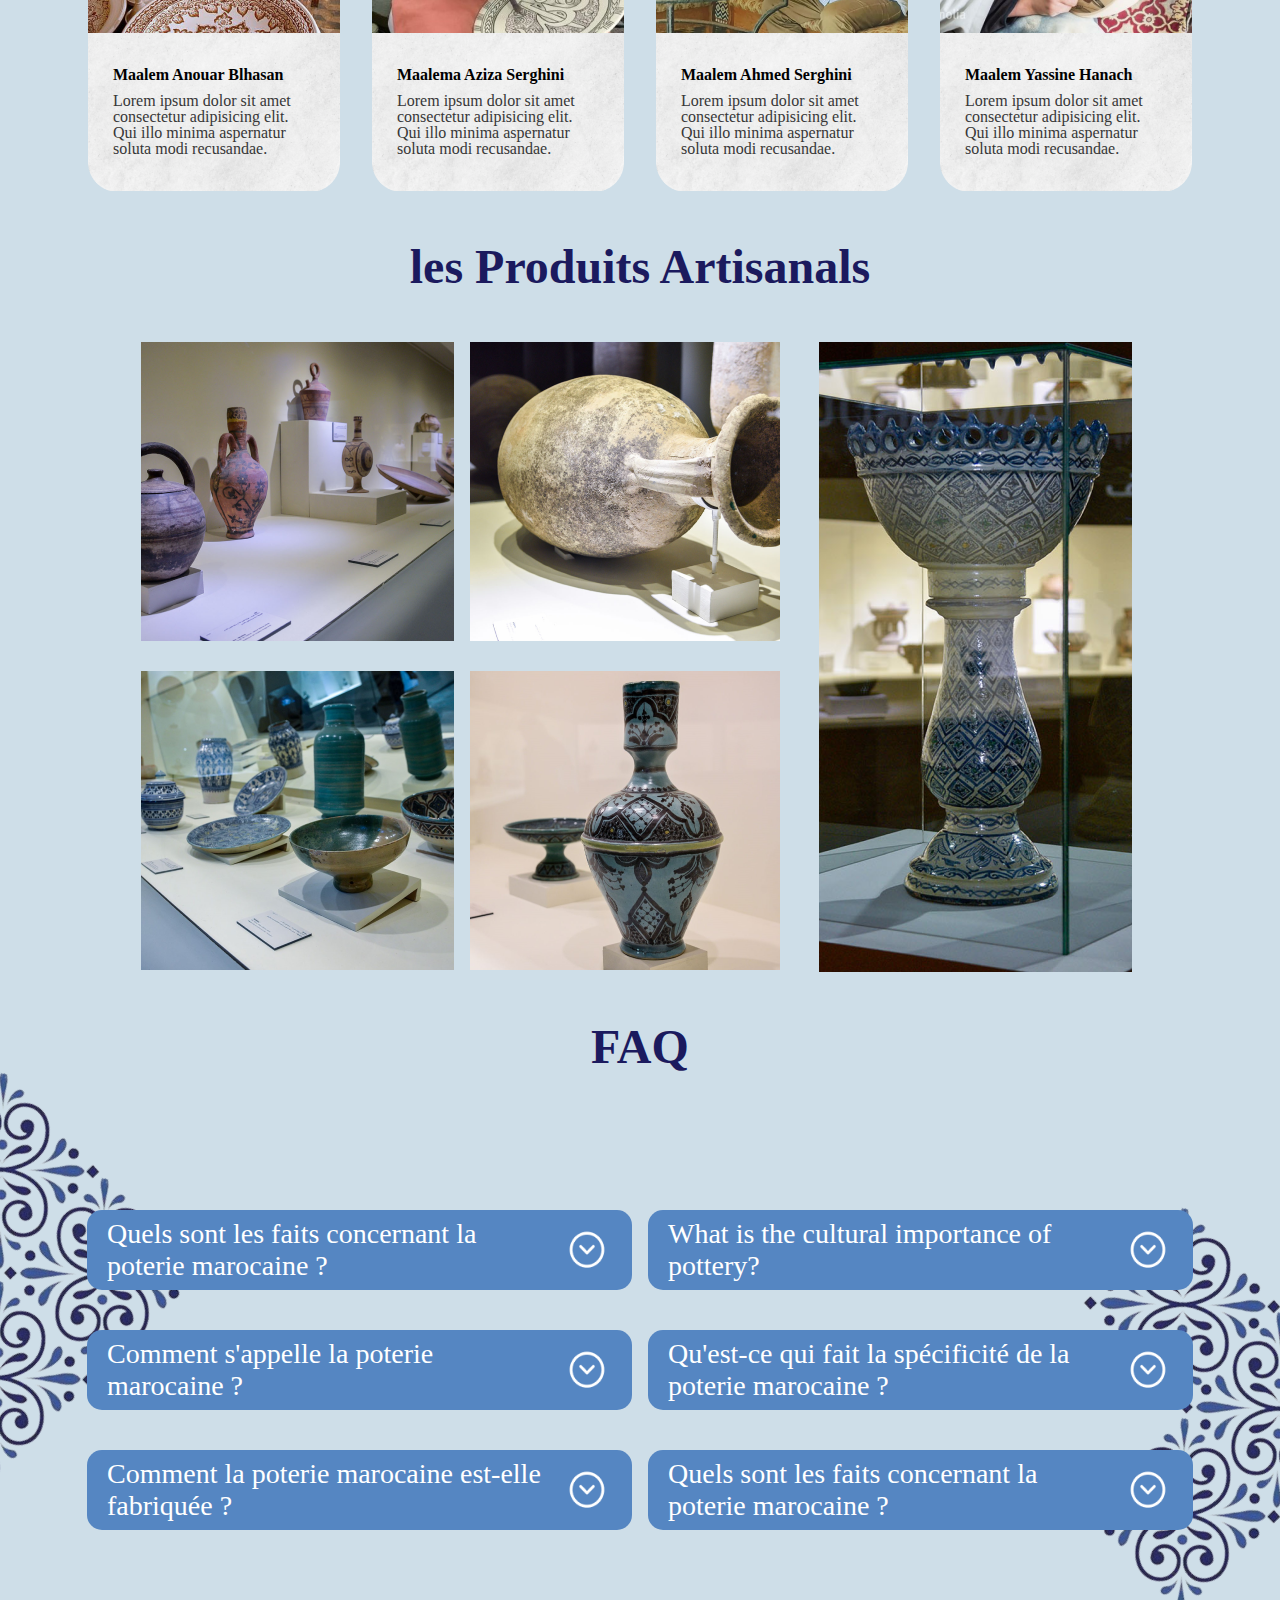
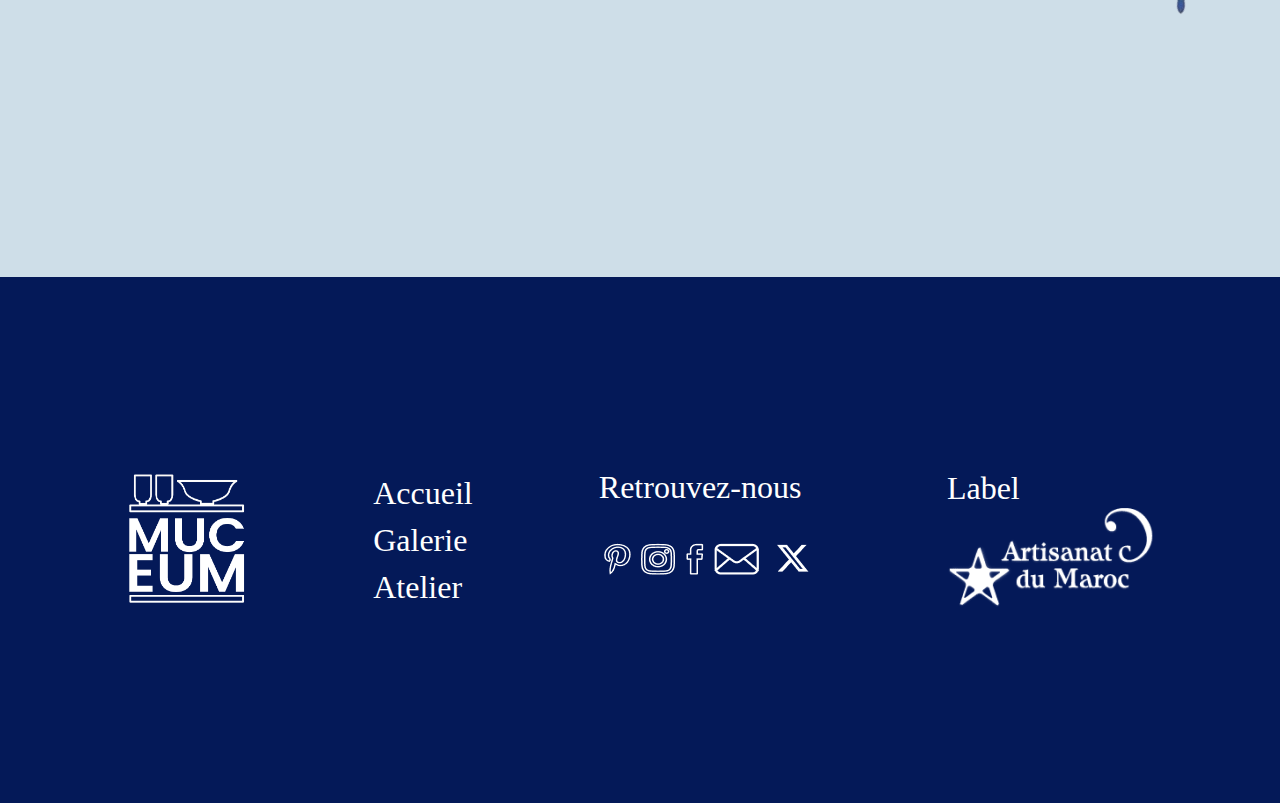
==== commit bd73e076: "done 2 responsive pages still last one" ====
--- a/index.html
+++ b/index.html
@@ -16,6 +16,8 @@
           <li><a href="atelier.html">Atelier</a></li>
         </ul>
       </nav>
+        <a class="vec" href="#"><img src="./img/BURGERMENUW.png" alt=""></a>
+
     </header>
     <section id="sect1">
       <div class="container">
@@ -116,7 +118,6 @@
                   <img src="./img/img8.png" alt="">
                 </div>
                 <div class="flip-card-back">
-                  <br><br><br><br>
                   <h1>PICTURE 1</h1>
                   <p>Lorem ipsum dolor sit amet consectetur 
                     adipisicing elit. Sit rem voluptas facere dolore, 
@@ -132,7 +133,6 @@
                   <img src="./img/img9.png" alt="">
                 </div>
                 <div class="flip-card-back">
-                  <br><br><br><br>
                   <h1>PICTURE 2</h1>
                   <p>Lorem ipsum dolor sit amet consectetur 
                     adipisicing elit. Sit rem voluptas facere dolore, 
@@ -148,7 +148,6 @@
                   <img src="./img/img11.png" alt="">
                 </div>
                 <div class="flip-card-back">
-                  <br><br><br><br>
                   <h1>PICTURE 3</h1>
                   <p>Lorem ipsum dolor sit amet consectetur 
                     adipisicing elit. Sit rem voluptas facere dolore, 
@@ -164,7 +163,6 @@
                   <img src="./img/img12.png" alt="">
                 </div>
                 <div class="flip-card-back">
-                  <br><br><br><br>
                   <h1>PICTURE 4</h1>
                   <p>Lorem ipsum dolor sit amet consectetur 
                     adipisicing elit. Sit rem voluptas facere dolore, 
@@ -182,8 +180,7 @@
                   <img src="./img/img10.png" alt="">
                 </div>
                 <div class="flip-card-back" style="height: 600px;">
-                  <br><br><br><br><br><br><br><br><br><br><br><br>
-                  <h1>PICTURE 5</h1>
+                  <h1 >PICTURE 5</h1>
                   <p>Lorem ipsum dolor sit amet consectetur 
                     adipisicing elit. Sit rem voluptas facere dolore, 
                     saepe aliquam earum aspernatur perferendis 
@@ -204,34 +201,34 @@
                 <p>Quels sont les faits concernant la poterie marocaine ?</p>
                 <img src="./img/img43.png" alt="">
               </div>
-            </div>
+              <div class="answer">
+                <p>Lorem ipsum, dolor sit amet consectetur adipisicing elit. 
+                  Blanditiis quas voluptatum nostrum beatae, facilis labore 
+                  neque distinctio ducimus </p>
+                </div>
+            </div>
+            <div class="questions">
+              <div class="question">
+                <p>Comment s'appelle la poterie marocaine ?</p>
+                <img src="./img/img43.png" alt="">
+              </div>
+              <div class="answer">
+                <p>Lorem ipsum, dolor sit amet consectetur adipisicing elit. 
+                  Blanditiis quas voluptatum nostrum beatae, facilis labore 
+                  neque distinctio ducimus </p>
+                </div>
+            </div>
+            <div class="questions">
+              <div class="question">
+                <p>Comment la poterie marocaine est-elle fabriquée ?</p>
+                <img src="./img/img43.png" alt="">
+              </div>
             <div class="answer">
               <p>Lorem ipsum, dolor sit amet consectetur adipisicing elit. 
                 Blanditiis quas voluptatum nostrum beatae, facilis labore 
                 neque distinctio ducimus </p>
             </div>
-            <div class="questions">
-              <div class="question">
-                <p>Comment s'appelle la poterie marocaine ?</p>
-                <img src="./img/img43.png" alt="">
-              </div>
-            </div>
-            <div class="answer">
-              <p>Lorem ipsum, dolor sit amet consectetur adipisicing elit. 
-                Blanditiis quas voluptatum nostrum beatae, facilis labore 
-                neque distinctio ducimus </p>
-            </div>
-            <div class="questions">
-              <div class="question">
-                <p>Comment la poterie marocaine est-elle fabriquée ?</p>
-                <img src="./img/img43.png" alt="">
-              </div>
-            </div>
-            <div class="answer">
-              <p>Lorem ipsum, dolor sit amet consectetur adipisicing elit. 
-                Blanditiis quas voluptatum nostrum beatae, facilis labore 
-                neque distinctio ducimus </p>
-            </div>
+          </div>
           </div>
           <div class="cont2">
             <div class="questions">
@@ -239,33 +236,33 @@
                 <p>What is the cultural importance of pottery?</p>
                 <img src="./img/img43.png" alt="">
               </div>
-            </div>
-            <div class="answer">
-              <p>Lorem ipsum, dolor sit amet consectetur adipisicing elit. 
-                Blanditiis quas voluptatum nostrum beatae, facilis labore 
-                neque distinctio ducimus </p>
-            </div>
+              <div class="answer">
+                <p>Lorem ipsum, dolor sit amet consectetur adipisicing elit. 
+                  Blanditiis quas voluptatum nostrum beatae, facilis labore 
+                  neque distinctio ducimus </p>
+                </div>
+          </div>
             <div class="questions">
               <div class="question">               
                 <p>Qu'est-ce qui fait la spécificité de la poterie marocaine ?</p>
                 <img src="./img/img43.png" alt="">
               </div>
-            </div>
-            <div class="answer">
-              <p>Lorem ipsum, dolor sit amet consectetur adipisicing elit. 
-                Blanditiis quas voluptatum nostrum beatae, facilis labore 
-                neque distinctio ducimus </p>
+              <div class="answer">
+                <p>Lorem ipsum, dolor sit amet consectetur adipisicing elit. 
+                  Blanditiis quas voluptatum nostrum beatae, facilis labore 
+                  neque distinctio ducimus </p>
+                </div>
             </div>
             <div class="questions">
               <div class="question">
                 <p>Quels sont les faits concernant la poterie marocaine ?</p>
                 <img src="./img/img43.png" alt="">
               </div>
-            </div>
-            <div class="answer">
-              <p>Lorem ipsum, dolor sit amet consectetur adipisicing elit. 
-                Blanditiis quas voluptatum nostrum beatae, facilis labore 
-                neque distinctio ducimus </p>
+              <div class="answer">
+                <p>Lorem ipsum, dolor sit amet consectetur adipisicing elit. 
+                  Blanditiis quas voluptatum nostrum beatae, facilis labore 
+                  neque distinctio ducimus </p>
+                </div>
             </div>
           </div>
         </div>
@@ -297,5 +294,6 @@
             </div>
       </div>
     </footer>
+    <script src="js/faq.js"></script>
   </body>
 </html>
--- a/css/accueil.css
+++ b/css/accueil.css
@@ -4,7 +4,7 @@
     margin: 0;
     padding: 0;
 }
-body{
+body,html{
     font-family: 'playfair display';
     overflow-x: hidden;
 }
@@ -37,15 +37,15 @@
     padding: 6px 1rem ;
     transition: ease-in-out;
 }
-.active{
+nav ul li a.active{
     color: #041958;
     background-color: white ;
     border-radius: 15px;
     padding: 6px 1rem ;
 }
- /* nav ul .vec{
+    .vec{
      display: none;
- } */
+ }
 nav ul li a{
     text-decoration: none;
     color: white;
@@ -55,11 +55,15 @@
 }
 #sect1{
     background-image: url(../img/img1.png);
+    background-repeat: no-repeat;
+    background-size: cover;
     margin-top: -7.7rem;
+    width: 100%;
 }
 #sect1 .container{
     padding: 11rem 0 8rem 0;
     display: flex;
+    flex-wrap: wrap;
     justify-content: space-around;
     align-items: center;
 }
@@ -89,7 +93,7 @@
 }
 main{
     background-image: url(../img/img38.png);
-    width: 79rem;
+    width: 100%;
     height: 3133px;
     margin-top: -276px;
 }
@@ -107,6 +111,7 @@
 }
 main #sect2 .abt{
     display: flex;
+    flex-wrap: wrap;
     align-items: center;
     gap: 1rem;
 }
@@ -154,6 +159,7 @@
 }
 main #sect3 .container{
     display: flex;
+    flex-wrap: wrap;
     gap: 2rem;
 }
 
@@ -202,13 +208,16 @@
 }
 main #sect4 .picgrid{
     display: flex;
+    flex-wrap: wrap;
     padding: 0 8.8rem;
     align-items: center;
+    gap: 1.8rem;
 }
 main #sect4 .fourpics{
     display: flex;
     gap: 1.8rem;
     flex-wrap: wrap;
+    width: 65%;
 }
 main #sect4 .vase{
     margin-top: -330px;
@@ -240,6 +249,14 @@
     background-color: #4975ab96;
     color: white;
     transform: rotateY(180deg);
+    display: flex;
+    align-items: center;
+    justify-content: center;
+    flex-direction: column;
+
+}
+.flip-card-back p{
+    padding: 1.5rem;
 }
 
 main #sect5 {
@@ -249,6 +266,7 @@
 }
 main #sect5 .container{
     display: flex;
+    flex-wrap: wrap;
     gap: 1rem;
     margin-top: 5.5rem;
 }
@@ -267,6 +285,7 @@
 }
 main #sect5 .container .question img{
     width: 40px;
+    cursor: pointer;
 }
 main #sect5 .container .question p {
     color: #FFF;
@@ -275,13 +294,15 @@
     width: 440px;
     padding: 8px 20px;
 }
+main #sect5 .container .questions.active .answer{
+    display: block;
+    height: 3rem;
+    padding-top: 3rem;
+}
 main #sect5 .container .answer{
     display: none;
     width: 542px;
-    height: 3rem;
-    padding-top: 3rem;
     background-color: #5586c262;
-    margin-top: -3rem;
     border-radius:0 0 20px 20px;
 }
 main #sect5 .container .answer p{
@@ -329,4 +350,150 @@
 }
 footer .container .sm img{
     padding: 0 5px;
-}+}
+@media screen and (max-width: 430px) {
+    header {
+        align-items: center;
+      }
+      nav{
+        display: none;
+        }
+     .vec{
+        display: block;
+        margin-top: 19px;
+        margin-right: 36px;
+      }
+      .vec img{
+        width: 40px;
+      }
+      
+
+    #sect1 h1{
+        font-size: 2rem;
+    }
+    #sect1 p{
+        font-size: 1rem;
+    }
+    .text{
+        width: 256px;
+        height: 180px;
+        display: flex;
+        flex-direction: column;
+        justify-content: space-around;
+    }
+    #sect1 img{
+        width: 257px;
+        height: auto;
+    }
+    main{
+        height: 100%;
+        background-repeat: no-repeat;
+    }
+    main h2 {
+        /* margin-top: -10px; */
+        font-size: 2rem;
+    }
+    main #sect2 h2{
+        margin-top: -20px;
+    }
+    main #sect3 h2{
+        margin-top: 80px;
+        margin-bottom: -10px;
+    }
+    main #sect2 .abt{
+        justify-content: center;
+    }
+    main #sect2 .abt img {
+        width: 320px;
+        height: auto;
+    }
+    main #sect2 .abt .text p{
+        font-size: 1rem;
+        width: 256px;
+        margin-top:50px;
+        margin-bottom: 10px;
+    }
+    main #sect2 .abt .btncont .btn {
+        width: 175px;
+        height: auto;
+    }
+    main #sect2 .abt .text a {
+        font-size: 15px;
+    }
+    main #sect2 .abt .btn img {
+        height: auto;
+        width: 22px;
+        margin-left: -4rem;
+    }
+    main #sect3 .container {
+        justify-content: center;
+    }
+    main #sect3 .container .cont1 ,
+    main #sect3 .container .cont2 ,
+    main #sect3 .container .cont3 ,
+    main #sect3 .container .cont4{
+        margin-bottom: -45px;
+        transform: scale(0.9);
+    }
+    main #sect3 .container .cont1:hover ,
+    main #sect3 .container .cont2:hover ,
+    main #sect3 .container .cont3:hover ,
+    main #sect3 .container .cont4:hover{
+        transform: scale(1);
+    }
+    main #sect4{
+        background-color: #CEDEE8;
+    }
+    main #sect4 .fourpics{
+        margin-top: -356px;
+        margin-left: 24px;
+    }
+    main #sect4 .picgrid{
+        gap: 0;
+    }
+    main #sect4 .vase{
+        margin-top: -468px;
+    }
+    main #sect4 .fourpics , main #sect4 .vase{
+        transform: scale(0.5);
+    }
+    main #sect5{
+        background-color: #CEDEE8;
+    }
+    main #sect5 .container{
+        margin-top: -5px;
+        background-color: #CEDEE8;
+    }
+    main #sect5 .container .question{
+        transform: scale(0.5);
+    }
+    main #sect5 .container .answer{
+        transform: scale(0.5);
+        margin-top: -46px;
+        padding-top: 1rem;
+    }
+    main #sect5 .container .answer p {
+        margin: -2rem 3rem;
+    }
+  
+    main #sect5 .container .cont1, 
+    #sect5 .container .cont2{
+        gap: 0rem;
+    }
+    footer .container{
+        flex-wrap: wrap;
+        flex-direction: column;
+        gap: 10px;
+    }
+    footer .container .label{
+        display: flex;
+        flex-direction: column;
+        align-items: center;
+    }
+    footer .container{
+        margin-top: -200px;
+        gap: 3rem;
+        transform: scale(0.7);
+    }
+}
+
